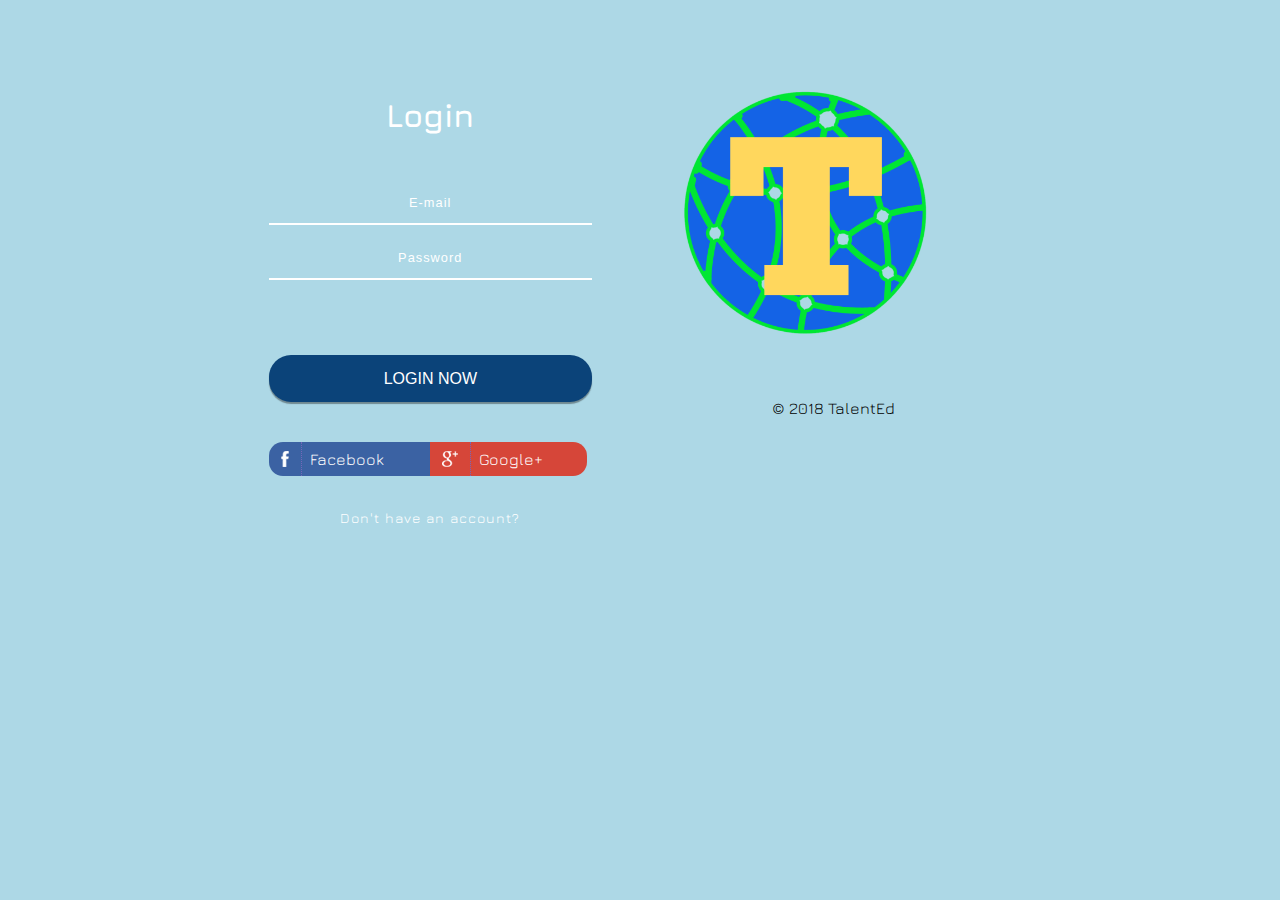
==== templates/index.html @ 6a960a0e "Update index.html" ====
﻿<!DOCTYPE html>
<html>
<head>
<title>TalentEd- Login with TalentEd</title>
<link rel="icon" href="../static/newestlogo.png">
<script src="http://ajax.googleapis.com/ajax/libs/jquery/1.8.3/jquery.min.js"></script>
<script type="text/javascript" src="base64.js"></script>
<script type="text/javascript">
<meta name="viewport" content="width=device-width, initial-scale=1">
<meta http-equiv="Content-Type" content="text/html; charset=utf-8" />
<meta name="keywords" content="Register Login Widget template Responsive, Login form web template,Flat Pricing tables,Flat Drop downs  Sign up Web Templates, Flat Web Templates, Login Signup Responsive web template, SmartPhone Compatible web template, free WebDesigns for Nokia, Samsung, LG, SonyEricsson, Motorola web design" />
<script type="application/x-javascript"> addEventListener("load", function() { setTimeout(hideURLbar, 0); }, false); function hideURLbar(){ window.scrollTo(0,1); } </script>
<!-- Custom Theme files -->
<link rel="stylesheet" type="text/css" href="../static/style.css"
<!--web-fonts-->
<link href='//fonts.googleapis.com/css?family=Jura:400,300,500,600' rel='stylesheet' type='text/css'>
</head>
<body>
 <form action="../static/welcome.html">
	
	<!-- main -->
	<div class="main">
		<!--login-profile-->
		
		<!--login-profile-->
		<!--signin-form-->
		<div class="w3">
			<div class="signin-form profile">
				<h3>Login</h3>
				
				<div class="login-form">
					<form action="#" method="post">
						<input type="text" name="email" placeholder="E-mail" required="">
						<input type="password" name="password" placeholder="Password" required="">
						<div class="tp">
							<input type="submit" value="LOGIN NOW">
						</div>
					</form>
					<div class="g-signin2" data-onsuccess="onSignIn"></div>
				</div>
				<div class="header-social wthree">
							<a href="#" class="face"><h5>Facebook</h5></a>
							<a href="#" class="goog"><h5>Google+</h5></a>
							<div class="clear"></div>
						</div>
				<p><a href="../signup.html"> Don't have an account?</a></p>
			</div>
		</div>
		<img src="../static/newestlogo.png" height=300 width=300>
	<div class="copyright">
		<center><h3> &copy; 2018 TalentEd</h3></center> 
	</div>
		
</body>
</html>
---- static/style.css ----
html,body,div,span,applet,object,iframe,h1,h2,h3,h4,h5,h6,p,blockquote,pre,a,abbr,acronym,address,big,cite,code,del,dfn,em,img,ins,kbd,q,s,samp,small,strike,strong,sub,sup,tt,var,b,u,i,dl,dt,dd,ol,nav ul,nav li,fieldset,form,label,legend,table,caption,tbody,tfoot,thead,tr,th,td,article,aside,canvas,details,embed,figure,figcaption,footer,header,hgroup,menu,nav,output,ruby,section,summary,time,mark,audio,video{margin:0;padding:0;border:0;font-size:100%;font:inherit;vertical-align:baseline;}
article, aside, details, figcaption, figure,footer, header, hgroup, menu, nav, section {display: block;}
ol,ul{list-style:none;margin:0px;padding:0px;}
blockquote,q{quotes:none;}
blockquote:before,blockquote:after,q:before,q:after{content:'';content:none;}
table{border-collapse:collapse;border-spacing:0;}

a{text-decoration:none;}
.txt-rt{text-align:right;}
.txt-lt{text-align:left;}
.txt-center{text-align:center;}
.float-rt{float:right;}
.float-lt{float:left;}
.clear{clear:both;}
.pos-relative{position:relative;}
.pos-absolute{position:absolute;}
.vertical-base{	vertical-align:baseline;}
.vertical-top{	vertical-align:top;}
nav.vertical ul li{	display:block;}
nav.horizontal ul li{	display: inline-block;}
img{max-width:100%;}

body {
    font-family: 'Jura', sans-serif;
    background: #ADD8E6;
}
h1 {
    color: #fff;
    text-align: center;
    padding: 1em 0 0 0;
    font-size: 3em;
    font-weight: 700;
}
/*-- main --*/
.main {
    margin: 4em auto;
    width: 50%;
}
.banner {
    background: url(../static/banner.jpg)no-repeat 0px 0px;
    background-size: cover;
}

/*--signin-form--*/
.w3 {
    float: left;
    width: 48%;
    margin-right: 4%;
}
.agile {
    float: right;
    width: 48%;
}
.signin-form {
    background: url(../static/banner1.jpg)no-repeat 0px 0px;
    background-size: cover;
    padding: 2em 2em;
	text-align: center;
}
.signin-form h3 {
    font-size: 2em;
    color: #fff;
    font-weight: 700;
    margin-bottom: 1.5em;
}
.signin-form h3 span {
    color: #67e1ff;
}
.signin-form img {
    border-radius: 50%;
}
.login-form {
    margin: 1em 0 2.5em;
}
.signin-form input[type="text"], .signin-form input[type="password"] {
    width: 92%;
    padding: 1em 1em 1em 1em;
    font-size: 0.8em;
    margin: 1em 0;
    outline: none;
    color: #FFF;
    border: none;
    border-bottom: 2px solid #fff;
	letter-spacing: 1px;
	text-align:center;
}
.signin-form input[type="text"] {
    background: none;
    display: block;
}
.signin-form input[type="password"] {
     background: none;
    display: block;
}
::-webkit-input-placeholder{
	color:#fff !important;
}
.signin-form input[type="submit"] {
    outline: none;
    padding: 0.9em 0;
    width: 100%;
    text-align: center;
    font-size: 1em;
    margin-top: 1em;
    border: none;
    color: #fff;
    cursor: pointer;
    background: #0b4379;
    box-shadow: 0px 2px 1px rgba(28, 28, 29, 0.42);
	border-radius: 22px;
	
}
.signin-form input[type="submit"]:hover {
    color: #fff;
    background: #002242;
    transition: .5s all;
	-webkit-transition: .5s all;
    -moz-transition: .5s all;
    -o-transition: .5s all;
    -ms-transition: .5s all;
}
.signin-form p a {
    font-size: 0.875em;
    color: #fff;
    letter-spacing: 1px;
}
/*--//signin-form--*/
.header-social {
    text-align: center;
    margin-bottom: 2em;
}
.tp {
    margin: 3.7em 0 0;
}
h5 {
    border-left: 1px dotted #7467b9;
    padding: 0.5em;
}
.header-social a.face{
  background:url(../static/fac.png)no-repeat 12px 9px #3B62A3;
  color: #FFF;
  font-size: 16px;
  font-weight: 400;
  padding: 0 2em;
  width: 30%;
  text-align: left;
  margin-right: 0%;
  transition: 0.5s all;
  -webkit-transition: 0.5s all;
  -moz-transition: 0.5s all;
  -o-transition: 0.5s all;
  display: inline-block;
  float:left;
  border-radius: 14px 0px 0px 14px;
}
.header-social a.face:hover{
	 background:url(../static/fac.png)no-repeat 12px 9px #0E387C;
	 transition: 0.5s all;
  -webkit-transition: 0.5s all;
  -moz-transition: 0.5s all;
  -o-transition: 0.5s all;
}
/*-- w3layouts --*/
.header-social a.goog {
  background:url(../static/google.png)no-repeat 12px 9px #D64639;
  color: #FFF;
  font-size: 16px;
  font-weight: 400;
  padding: 0 2.5em;
  width: 24%;
  text-align: left;
  transition: 0.5s all;
  -webkit-transition: 0.5s all;
  -moz-transition: 0.5s all;
  -o-transition: 0.5s all;
  display: inline-block;
  cursor: pointer;
  outline: none;
  float:left;
  border-radius: 0px 14px 14px 0px;
}
.header-social a.goog:hover {
  background: url(../static/google.png)no-repeat 12px 9px #ff4b3b;
   transition: 0.5s all;
  -webkit-transition: 0.5s all;
  -moz-transition: 0.5s all;
  -o-transition: 0.5s all;
}
.header-social h4 {
  font-size: 17px;
  color: #6A67CE;
  text-align: center;
  margin: 20px 0px;
  font-family: 'Roboto Condensed', sans-serif;
}
.header-social h4 a{
	color:#6A67CE;
}
.header-social h4 a:hover{
	color:#FFB900;
}
/*--copyright--*/
.copyright {
    margin: 2em;
    text-align: center;
}
.copyright p {
    font-size: 1em;
    color: #fff;
	line-height:1.8em;
}
.copyright p a{
    color: #fff;
}
.copyright p a:hover{
    color:#56c8dc;
}
/*--//copyright--*/
/*-- agileits --*/
/*---- responsive-design -----*/
@media(max-width:1440px){
.main {
    width: 56%;
}
}
@media(max-width:1366px){
.main {
    width: 59%;
}
}
@media(max-width:1280px){
h1 {
    font-size: 2.5em;
}
.main {
    width: 63%;
}
}
@media(max-width:1080px){
.main {
    width: 74%;
	margin: 2em auto;
}
}
@media(max-width:1024px){
.main {
    width: 82%;
}
.signin-form {
    padding: 3em 2.5em;
}
}
@media(max-width:991px){
.main {
    width: 85%;
}
}
@media(max-width:900px){
.main {
    width: 93%;
}
}
@media(max-width:800px){
.main {
    width: 51%;
}
.w3 {
    float: none;
    width: 100%;
    margin-right: 0;
    margin-bottom: 5%;
}
.agile {
    float: none;
    width: 100%;
}
.signin-form p a {
    line-height: 1.8em;
}
}
@media(max-width:768px){
.main {
    width: 53%;
}
}
@media(max-width:736px){
.main {
    width: 55%;
}
}
/*-- w3layouts --*/
@media(max-width:667px){
.main {
    width: 61%;
}
}
@media(max-width:640px){
.main {
    width: 64%;
}
}
@media(max-width:600px){
.main {
    width: 68%;
}
}
@media(max-width:568px){
.main {
    width: 72%;
}
}
@media(max-width:480px){
.main {
    width: 78%;
}
.header-social a.face {
    width: 27%;
}
.header-social a.goog {
    width: 21%;
}
.w3 {
    margin-bottom: 0%;
}
.signin-form input[type="text"], .signin-form input[type="password"] {
    width: 91%;
}
h1 {
    font-size: 2.2em;
}
.profile {
    margin-top: 2em;
}
.signin-form {
    padding: 2em 2em;
}
.copyright p {
    font-size: 0.9em;
}
/*-- agileits --*/
}
@media(max-width:414px){
.signin-form input[type="text"], .signin-form input[type="password"] {
    width: 89%;
}
.signin-form {
    padding: 2em 1.5em;
}
.header-social a.face {
    width: 25%;
}
.header-social a.goog {
    width: 19%;
}
.tp {
    margin: 1.7em 0 0;
}
.header-social {
    margin-bottom: 1em;
}
.signin-form h3 {
    margin-bottom: 1em;
}
.login-form {
    margin: 1em 0 1.5em;
}
}
@media(max-width:384px){
h1 {
    font-size: 2em;
}
.header-social a.face {
    width: 22%;
}
.header-social a.goog {
    width: 17%;
}
}
@media(max-width:375px){
.main {
    width: 79%;
}
.header-social a.goog {
    width: 15%;
}
}
@media(max-width:320px){
h1 {
    font-size: 1.6em;
}
.main {
    width: 89%;
    margin: 1.5em auto;
}
.login-form {
    margin: 1em 0 1.5em;
}
.signin-form {
    padding: 1.5em 1.5em;
}
.signin-form h3 {
    font-size: 1.5em;
}
.signin-form input[type="text"], .signin-form input[type="password"] {
    width:88%;
}
.signin-form input[type="submit"] {
    padding: 0.7em 0;
    font-size: 0.9em;
}
.signin-form p a {
    font-size: 0.9em;
}
.header-social a.face {
    background: url(../images/fac.png)no-repeat 12px 6px #3B62A3;
    font-size: 14px;
    width: 24%;
}
.signin-form p a {
    line-height: 1.5em;
}
.copyright {
    margin: 1em;
}
.header-social a.face:hover {
     background: url(../images/fac.png)no-repeat 12px 6px #0E387C;
}
.header-social a.goog {
    background: url(../images/google.png)no-repeat 12px 6px #D64639;
    font-size: 14px;
    padding: 0 2.5em;
    width: 19%;
}
.header-social a.goog:hover {
    background: url(../images/google.png)no-repeat 12px 6px #ff4b3b;
}
}
/*--//responsive-design---*/
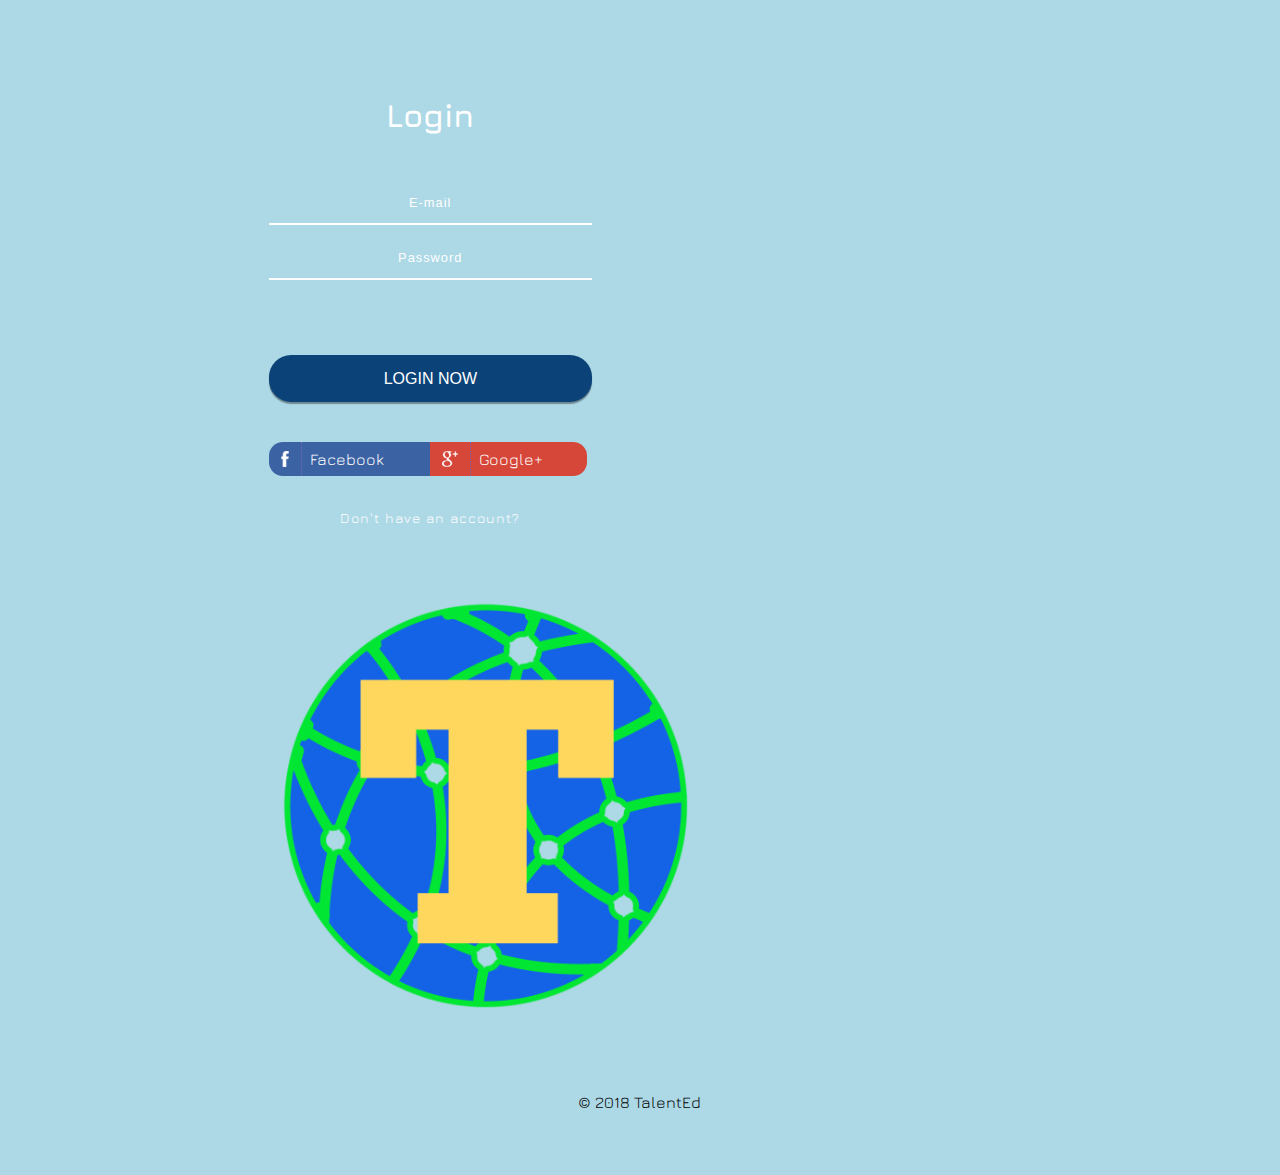
==== commit 25fdf1d8: "Update index.html" ====
--- a/templates/index.html
+++ b/templates/index.html
@@ -46,7 +46,7 @@
 				<p><a href="../signup.html"> Don't have an account?</a></p>
 			</div>
 		</div>
-		<img src="../static/newestlogo.png" height=300 width=300>
+		<img src="../static/newestlogo.png" height=500 width=500>
 	<div class="copyright">
 		<center><h3> &copy; 2018 TalentEd</h3></center> 
 	</div>
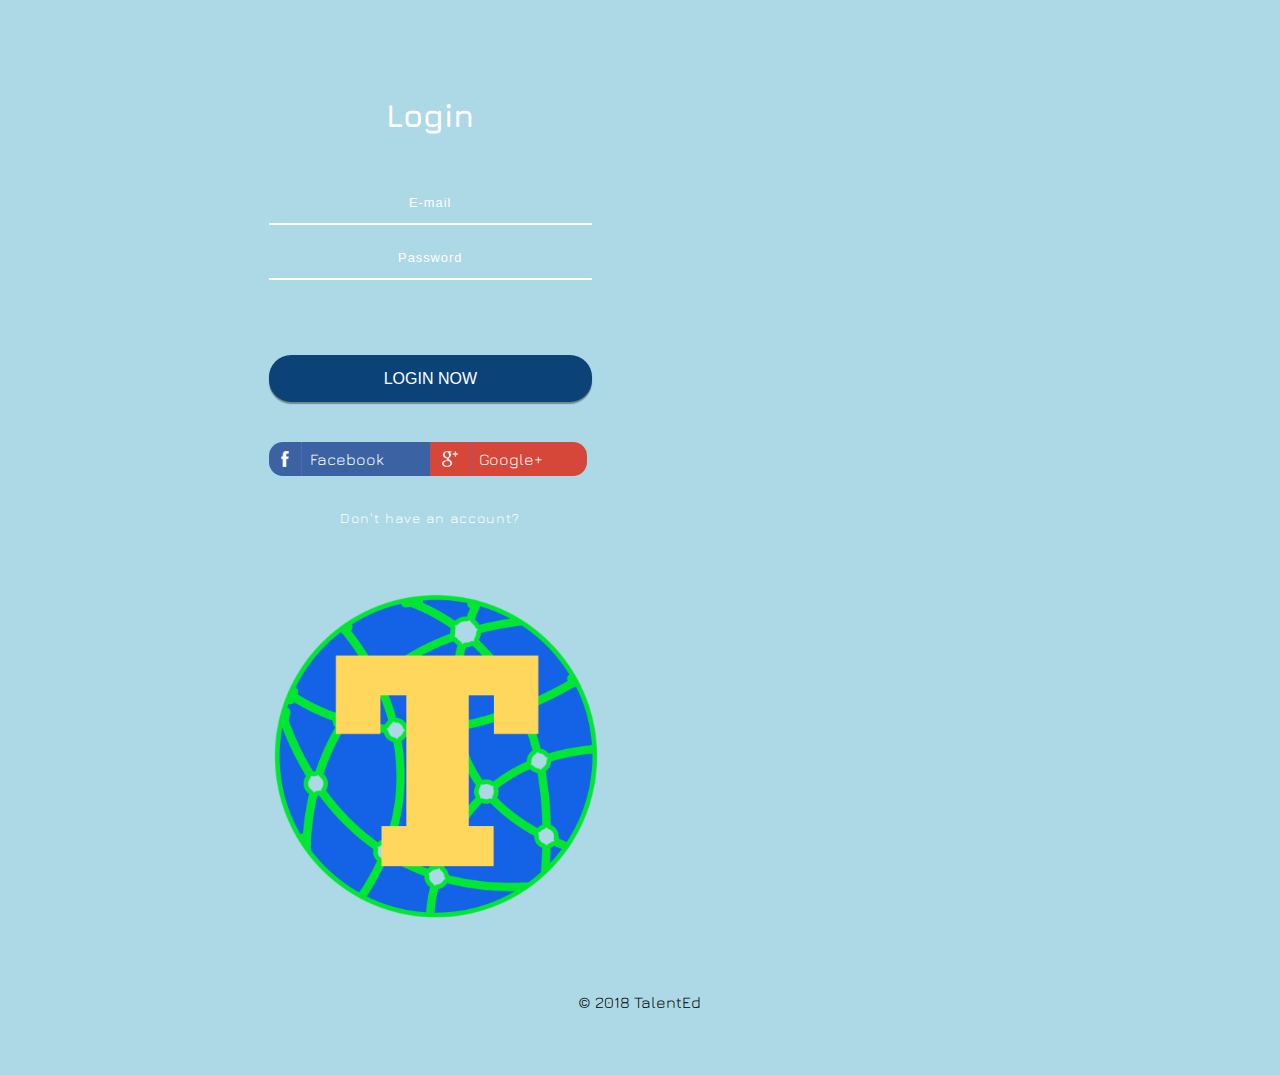
==== commit 76ac432a: "Update index.html" ====
--- a/templates/index.html
+++ b/templates/index.html
@@ -46,7 +46,7 @@
 				<p><a href="../signup.html"> Don't have an account?</a></p>
 			</div>
 		</div>
-		<img src="../static/newestlogo.png" height=500 width=500>
+		<img src="../static/newestlogo.png" height=400 width=400>
 	<div class="copyright">
 		<center><h3> &copy; 2018 TalentEd</h3></center> 
 	</div>
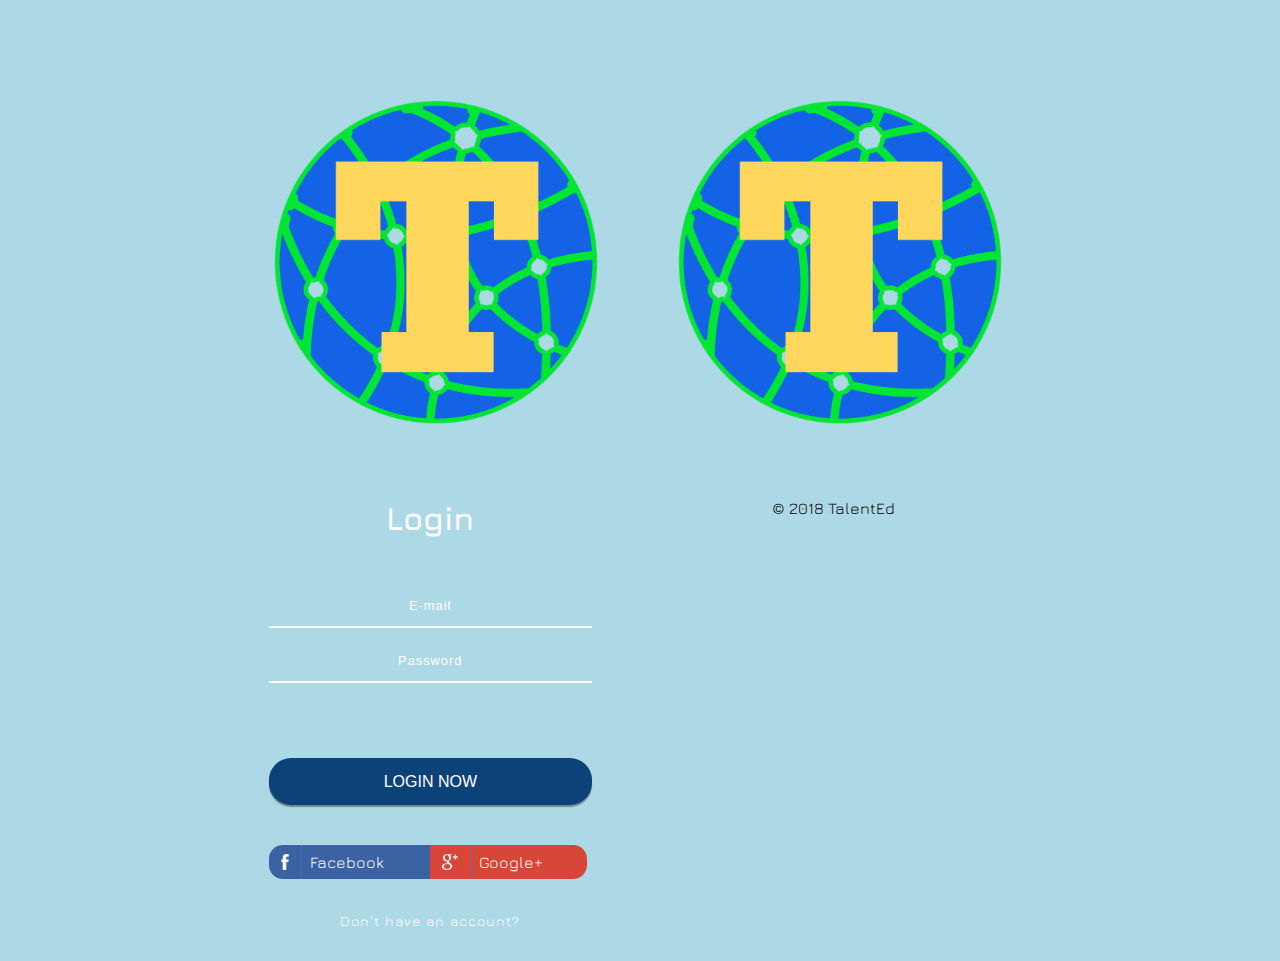
==== commit 37165a6b: "Update index.html" ====
--- a/templates/index.html
+++ b/templates/index.html
@@ -24,6 +24,7 @@
 		
 		<!--login-profile-->
 		<!--signin-form-->
+		<img src="../static/newestlogo.png" height=400 width=400>
 		<div class="w3">
 			<div class="signin-form profile">
 				<h3>Login</h3>
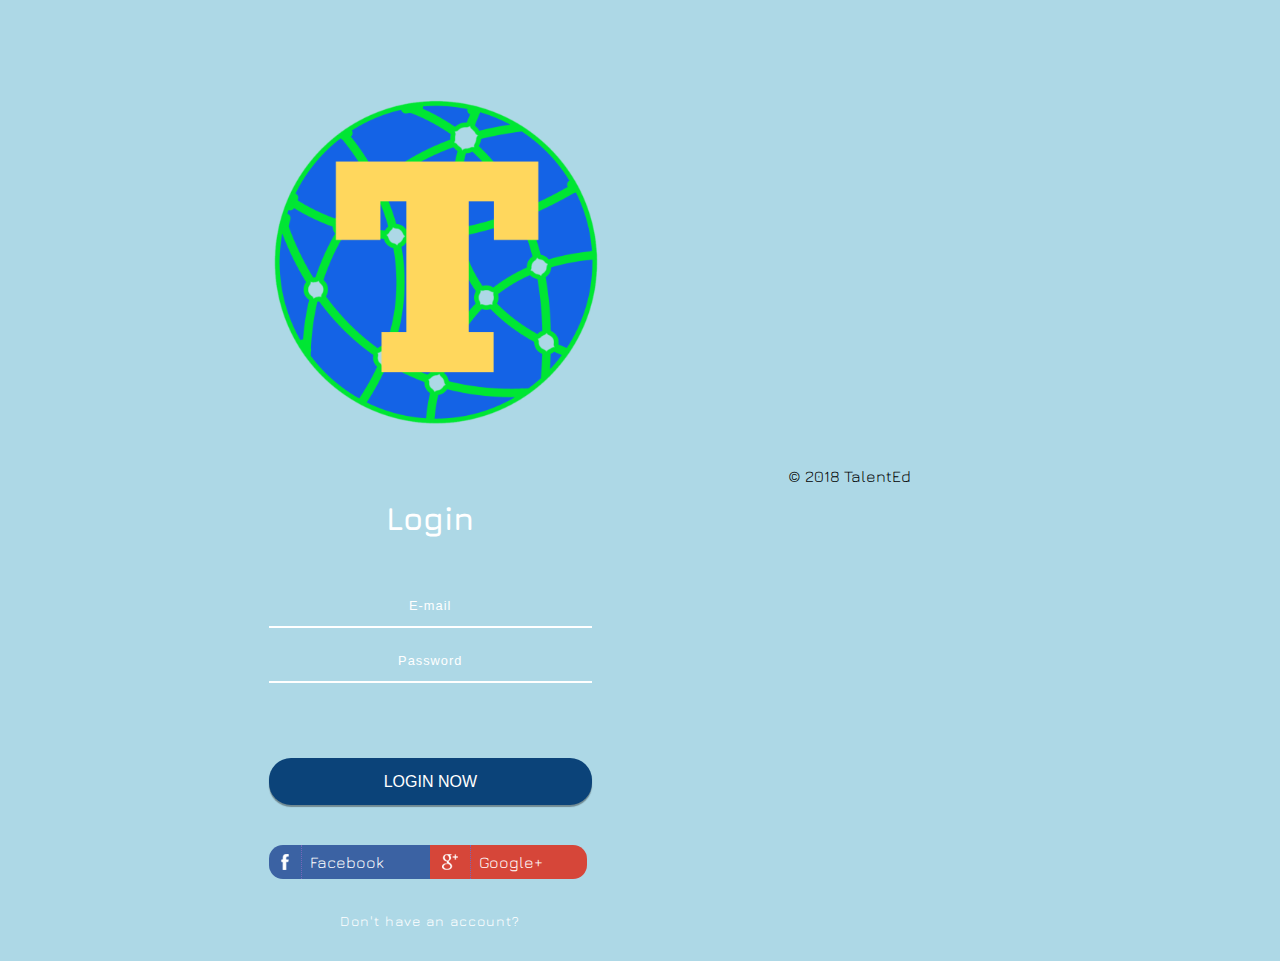
==== commit 03ef8755: "Update index.html" ====
--- a/templates/index.html
+++ b/templates/index.html
@@ -47,8 +47,8 @@
 				<p><a href="../signup.html"> Don't have an account?</a></p>
 			</div>
 		</div>
-		<img src="../static/newestlogo.png" height=400 width=400>
-	<div class="copyright">
+		
+	<div class="copyrght">
 		<center><h3> &copy; 2018 TalentEd</h3></center> 
 	</div>
 		
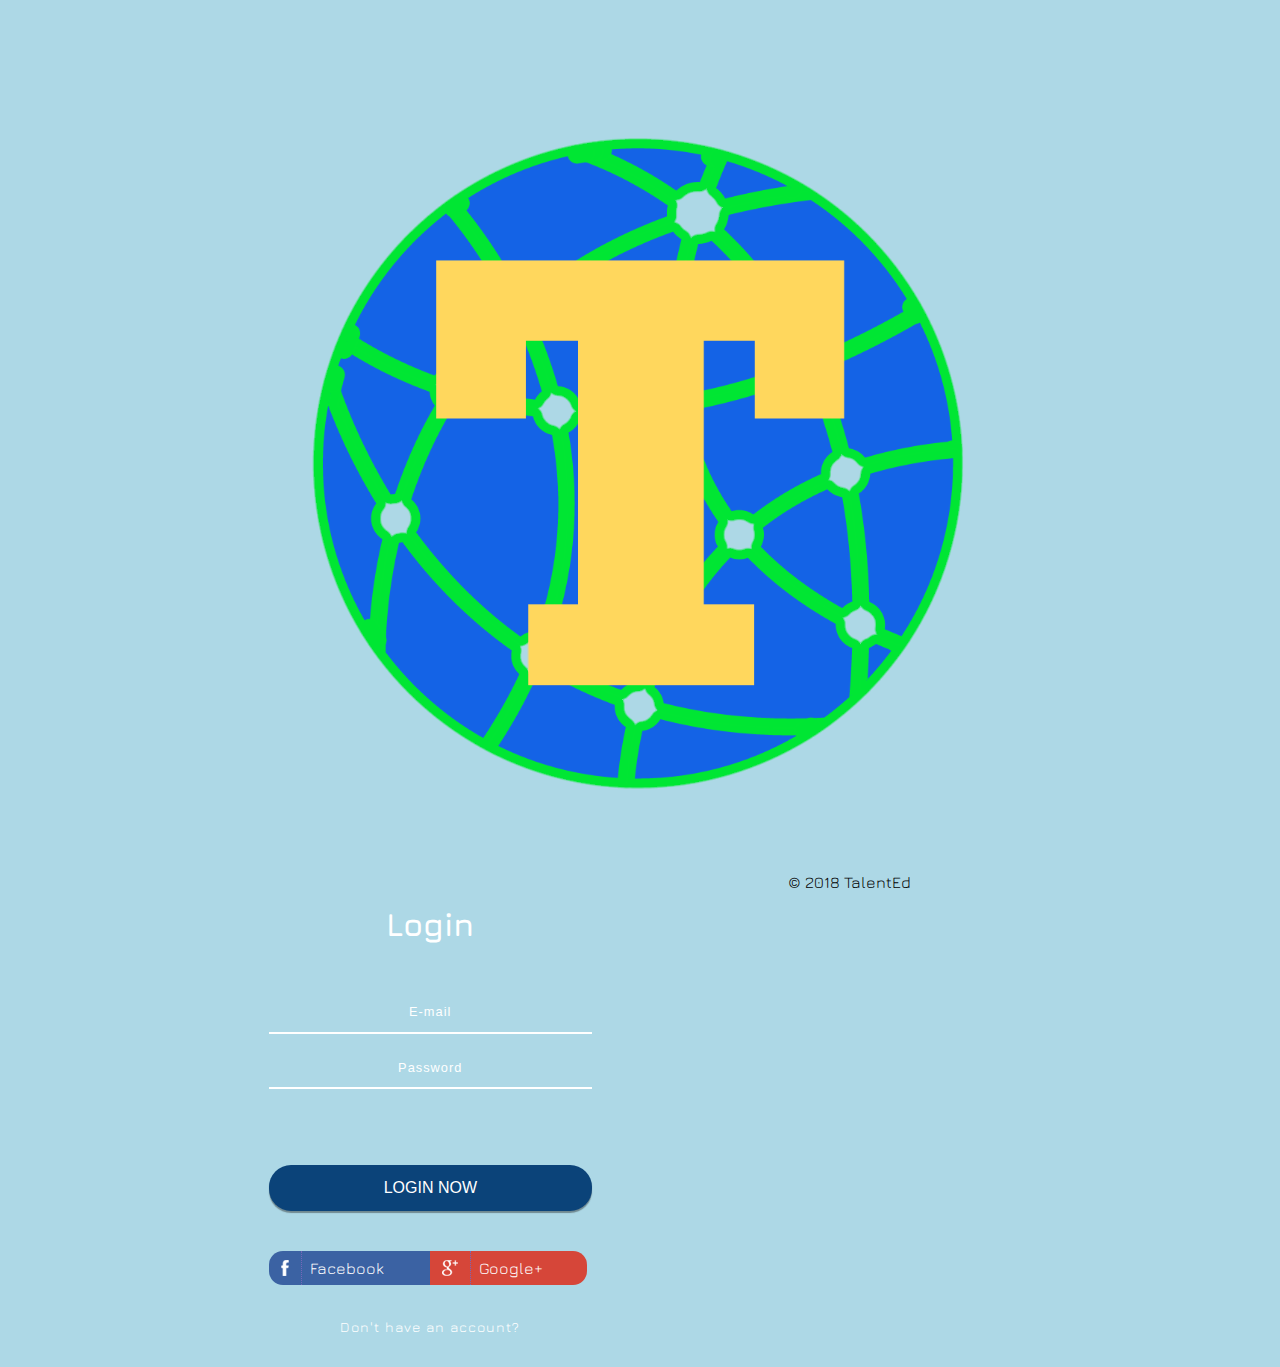
==== commit e292453c: "Update index.html" ====
--- a/templates/index.html
+++ b/templates/index.html
@@ -24,7 +24,7 @@
 		
 		<!--login-profile-->
 		<!--signin-form-->
-		<img src="../static/newestlogo.png" height=400 width=400>
+		<img src="../static/newestlogo.png">
 		<div class="w3">
 			<div class="signin-form profile">
 				<h3>Login</h3>
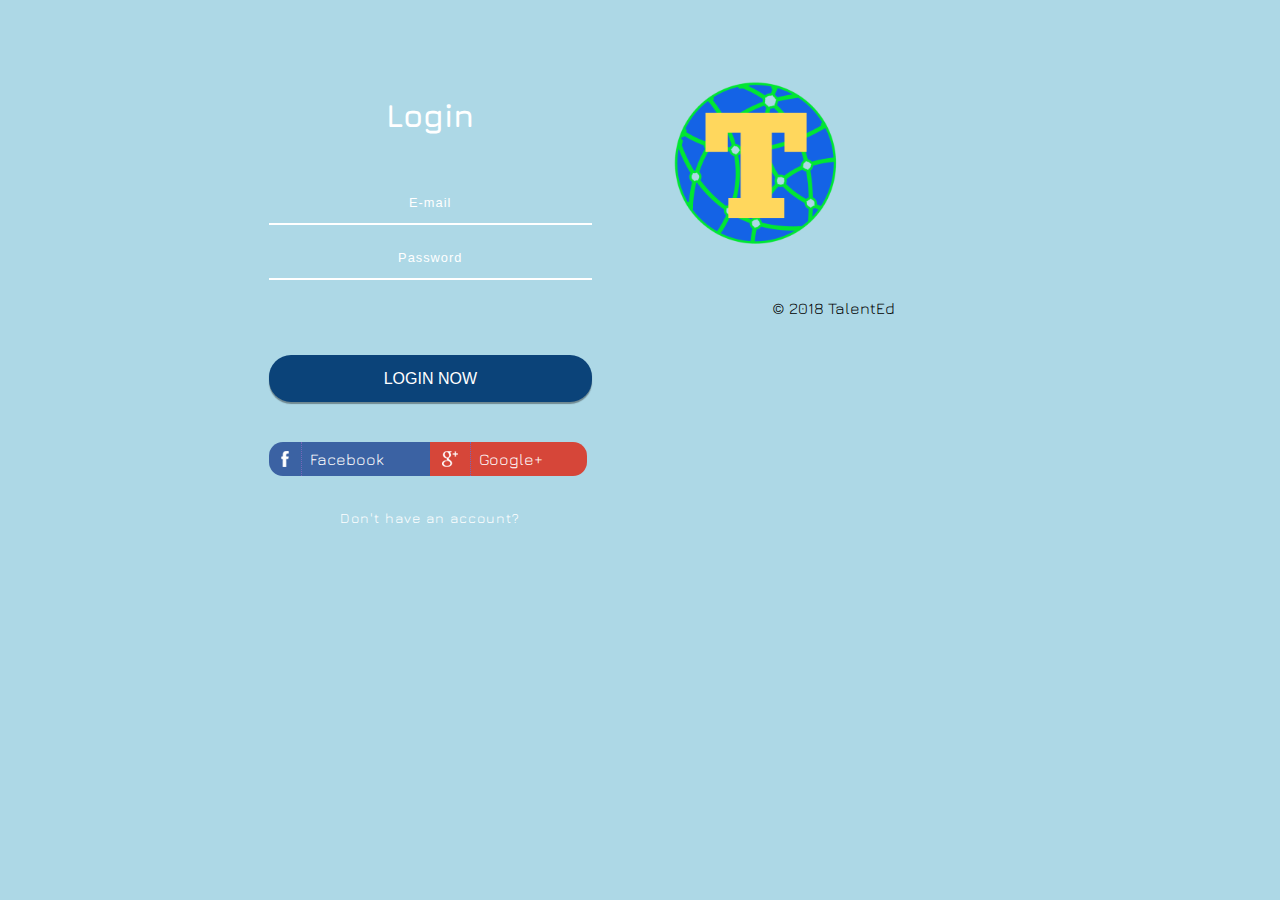
==== commit 5d90c30e: "Update index.html" ====
--- a/templates/index.html
+++ b/templates/index.html
@@ -24,7 +24,7 @@
 		
 		<!--login-profile-->
 		<!--signin-form-->
-		<img src="../static/newestlogo.png">
+		<img src="../static/newestlogo.png" width=200 height=200>
 		<div class="w3">
 			<div class="signin-form profile">
 				<h3>Login</h3>
@@ -48,7 +48,7 @@
 			</div>
 		</div>
 		
-	<div class="copyrght">
+	<div class="copyright">
 		<center><h3> &copy; 2018 TalentEd</h3></center> 
 	</div>
 		
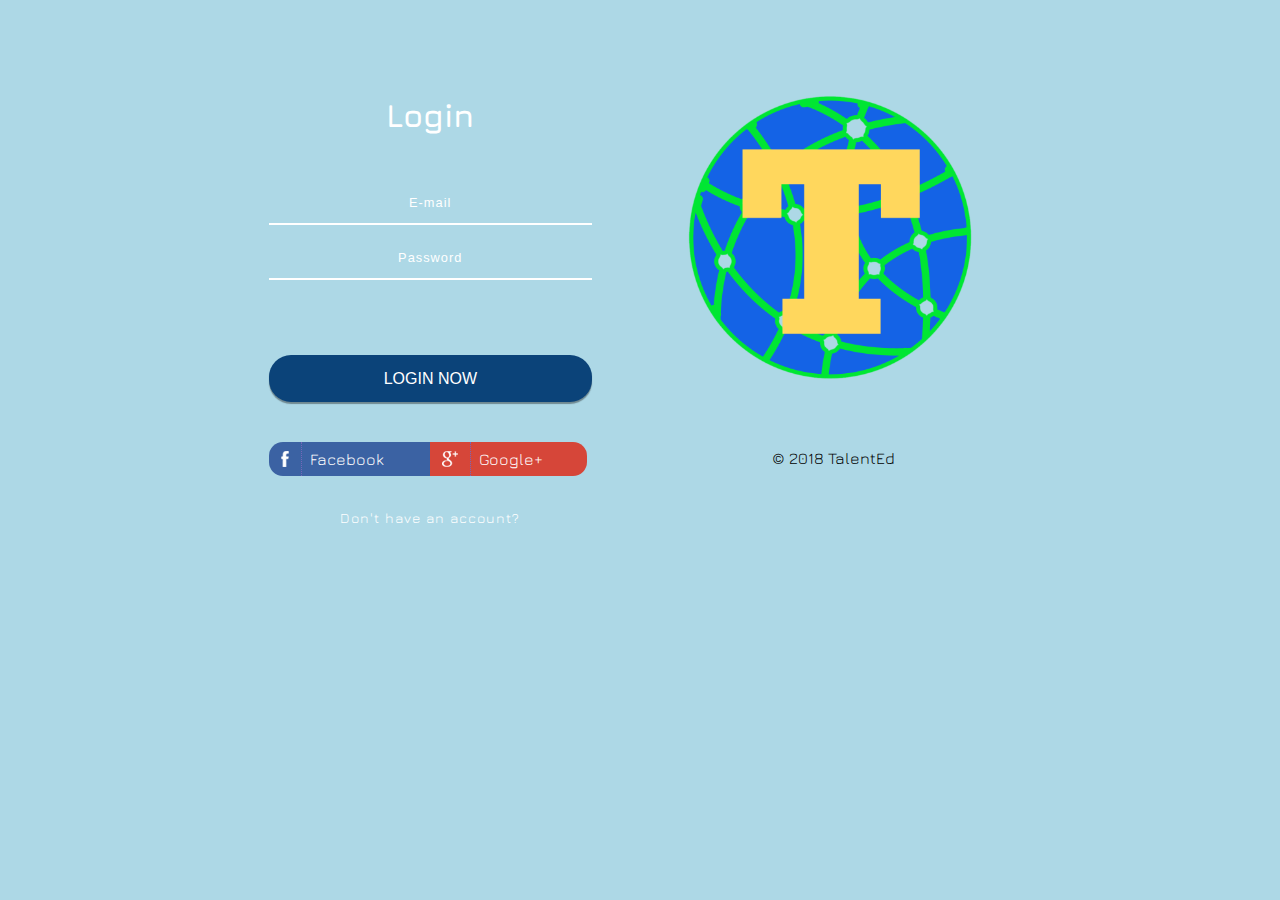
==== commit fab9b673: "Update index.html" ====
--- a/templates/index.html
+++ b/templates/index.html
@@ -24,7 +24,7 @@
 		
 		<!--login-profile-->
 		<!--signin-form-->
-		<img src="../static/newestlogo.png" width=200 height=200>
+		<img src="../static/newestlogo.png" width=350 height=350>
 		<div class="w3">
 			<div class="signin-form profile">
 				<h3>Login</h3>
